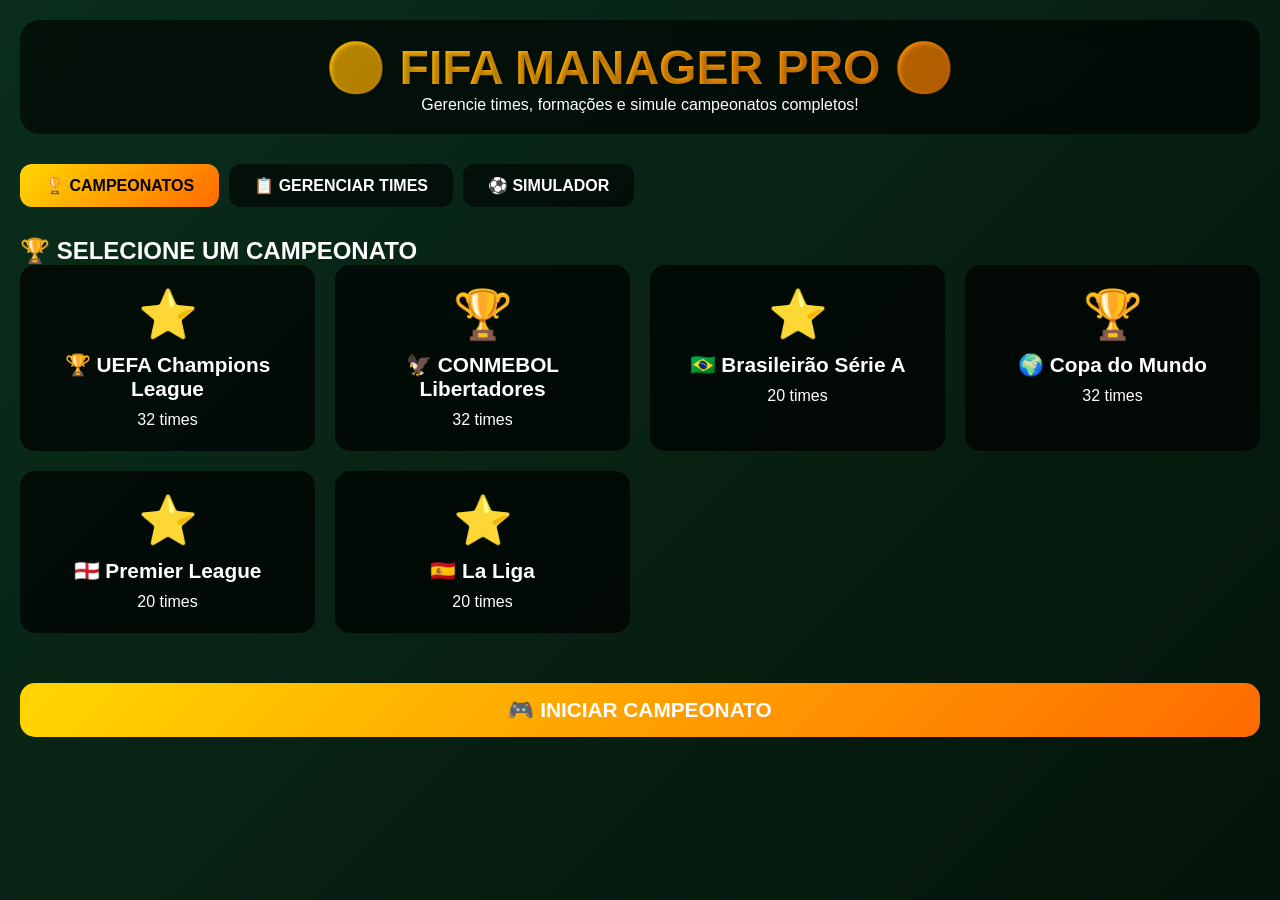
==== JogoNaRede/index.html @ 13912bdb "Add files via upload" ====
<!DOCTYPE html>
<html lang="pt-br">
<head>
    <meta charset="UTF-8">
    <meta name="viewport" content="width=device-width, initial-scale=1.0">
    <title>⚽ FIFA Manager - Simulador de Futebol Profissional</title>
    <style>
        * {
            margin: 0;
            padding: 0;
            box-sizing: border-box;
        }

        body {
            font-family: 'Segoe UI', Tahoma, Geneva, Verdana, sans-serif;
            background: linear-gradient(135deg, #0a2e1c 0%, #05140a 100%);
            min-height: 100vh;
            color: white;
            padding: 20px;
        }

        .container {
            max-width: 1400px;
            margin: 0 auto;
        }

        /* Header */
        .header {
            text-align: center;
            margin-bottom: 30px;
            padding: 20px;
            background: rgba(0,0,0,0.6);
            border-radius: 20px;
            backdrop-filter: blur(10px);
        }

        h1 {
            font-size: 3em;
            background: linear-gradient(135deg, gold, #ff6b00);
            -webkit-background-clip: text;
            background-clip: text;
            color: transparent;
            text-shadow: 2px 2px 4px rgba(0,0,0,0.3);
        }

        /* Tabs */
        .tabs {
            display: flex;
            gap: 10px;
            margin-bottom: 30px;
            flex-wrap: wrap;
        }

        .tab {
            background: rgba(0,0,0,0.6);
            padding: 12px 25px;
            border-radius: 12px;
            cursor: pointer;
            transition: all 0.3s;
            font-weight: bold;
        }

        .tab:hover {
            background: rgba(255,215,0,0.3);
            transform: translateY(-2px);
        }

        .tab.active {
            background: linear-gradient(135deg, gold, #ff6b00);
            color: #000;
        }

        .tab-content {
            display: none;
            animation: fadeIn 0.5s;
        }

        .tab-content.active {
            display: block;
        }

        @keyframes fadeIn {
            from { opacity: 0; transform: translateY(20px); }
            to { opacity: 1; transform: translateY(0); }
        }

        /* Seleção de Campeonatos */
        .championship-grid {
            display: grid;
            grid-template-columns: repeat(auto-fit, minmax(250px, 1fr));
            gap: 20px;
            margin-bottom: 30px;
        }

        .championship-card {
            background: rgba(0,0,0,0.7);
            border-radius: 15px;
            padding: 20px;
            cursor: pointer;
            transition: all 0.3s;
            border: 2px solid transparent;
        }

        .championship-card:hover {
            transform: translateY(-5px);
            border-color: gold;
        }

        .championship-card.selected {
            border-color: gold;
            background: rgba(255,215,0,0.2);
        }

        .championship-icon {
            font-size: 3em;
            text-align: center;
            margin-bottom: 10px;
        }

        .championship-name {
            font-size: 1.3em;
            font-weight: bold;
            text-align: center;
            margin-bottom: 10px;
        }

        /* Seleção de Times */
        .teams-container {
            display: grid;
            grid-template-columns: 1fr 1fr;
            gap: 30px;
            margin-bottom: 30px;
        }

        .team-card {
            background: rgba(0,0,0,0.7);
            border-radius: 20px;
            padding: 20px;
        }

        .team-header {
            display: flex;
            justify-content: space-between;
            align-items: center;
            margin-bottom: 20px;
            padding-bottom: 15px;
            border-bottom: 2px solid gold;
        }

        .team-name {
            font-size: 1.5em;
            font-weight: bold;
        }

        .team-select {
            width: 100%;
            padding: 10px;
            background: #2d2d2d;
            border: 1px solid gold;
            border-radius: 8px;
            color: white;
            font-size: 1em;
            cursor: pointer;
        }

        /* Formação Tática */
        .formation-control {
            margin: 20px 0;
            text-align: center;
        }

        .formation-select {
            padding: 8px 15px;
            background: #2d2d2d;
            border: 1px solid gold;
            border-radius: 8px;
            color: white;
            font-size: 1em;
            cursor: pointer;
        }

        /* Campo de Futebol */
        .field {
            background: linear-gradient(135deg, #2d5a2c 0%, #1a3a19 100%);
            border-radius: 20px;
            padding: 20px;
            margin: 20px 0;
            position: relative;
            min-height: 500px;
            border: 3px solid white;
        }

        .field::before {
            content: "";
            position: absolute;
            top: 50%;
            left: 0;
            right: 0;
            height: 2px;
            background: white;
            transform: translateY(-50%);
        }

        .field::after {
            content: "⚽";
            position: absolute;
            top: 50%;
            left: 50%;
            transform: translate(-50%, -50%);
            font-size: 2em;
            opacity: 0.3;
        }

        .positions {
            position: relative;
            min-height: 450px;
        }

        .player {
            position: absolute;
            background: rgba(0,0,0,0.8);
            border: 2px solid gold;
            border-radius: 50%;
            width: 70px;
            height: 70px;
            display: flex;
            flex-direction: column;
            align-items: center;
            justify-content: center;
            cursor: pointer;
            transition: all 0.3s;
            font-size: 0.8em;
            text-align: center;
            transform: translateX(-50%);
        }

        .player:hover {
            transform: translateX(-50%) scale(1.1);
            background: gold;
            color: black;
        }

        .player-number {
            font-weight: bold;
            font-size: 1.2em;
        }

        .player-name {
            font-size: 0.7em;
        }

        .player-rating {
            font-size: 0.6em;
            color: gold;
        }

        /* Lista de Jogadores */
        .players-list {
            margin-top: 20px;
            max-height: 300px;
            overflow-y: auto;
        }

        .player-item {
            background: rgba(255,255,255,0.1);
            padding: 10px;
            margin: 5px 0;
            border-radius: 8px;
            display: flex;
            justify-content: space-between;
            align-items: center;
            cursor: pointer;
        }

        .player-item:hover {
            background: rgba(255,215,0,0.3);
        }

        .player-edit {
            background: #4CAF50;
            border: none;
            color: white;
            padding: 5px 10px;
            border-radius: 5px;
            cursor: pointer;
        }

        /* Modal de Edição */
        .modal {
            display: none;
            position: fixed;
            top: 0;
            left: 0;
            width: 100%;
            height: 100%;
            background: rgba(0,0,0,0.8);
            z-index: 1000;
            justify-content: center;
            align-items: center;
        }

        .modal-content {
            background: #1a1a1a;
            border-radius: 20px;
            padding: 30px;
            max-width: 500px;
            width: 90%;
            border: 2px solid gold;
        }

        .modal input, .modal select {
            width: 100%;
            padding: 10px;
            margin: 10px 0;
            background: #2d2d2d;
            border: 1px solid gold;
            border-radius: 5px;
            color: white;
        }

        .simular-btn {
            width: 100%;
            padding: 15px;
            font-size: 1.3em;
            font-weight: bold;
            background: linear-gradient(135deg, gold, #ff6b00);
            border: none;
            border-radius: 15px;
            color: white;
            cursor: pointer;
            transition: transform 0.2s;
            margin-top: 20px;
        }

        .simular-btn:hover {
            transform: scale(1.02);
        }

        .result-area {
            background: rgba(0,0,0,0.7);
            border-radius: 20px;
            padding: 20px;
            margin-top: 30px;
        }

        .stat-badge {
            display: inline-block;
            padding: 5px 10px;
            background: rgba(0,0,0,0.5);
            border-radius: 10px;
            margin: 5px;
        }

        @media (max-width: 768px) {
            .teams-container {
                grid-template-columns: 1fr;
            }
            .player {
                width: 50px;
                height: 50px;
                font-size: 0.6em;
            }
        }
    </style>
</head>
<body>
<div class="container">
    <div class="header">
        <h1>⚽ FIFA MANAGER PRO ⚽</h1>
        <p>Gerencie times, formações e simule campeonatos completos!</p>
    </div>

    <div class="tabs">
        <div class="tab active" onclick="switchTab('championship')">🏆 CAMPEONATOS</div>
        <div class="tab" onclick="switchTab('teamManager')">📋 GERENCIAR TIMES</div>
        <div class="tab" onclick="switchTab('simulator')">⚽ SIMULADOR</div>
    </div>

    <!-- Aba de Campeonatos -->
    <div id="championship" class="tab-content active">
        <h2>🏆 SELECIONE UM CAMPEONATO</h2>
        <div class="championship-grid" id="championshipGrid"></div>
        
        <div id="championshipTeams" style="margin-top: 30px;"></div>
        
        <button class="simular-btn" onclick="iniciarCampeonato()">
            🎮 INICIAR CAMPEONATO
        </button>
    </div>

    <!-- Aba de Gerenciamento de Times -->
    <div id="teamManager" class="tab-content">
        <div class="teams-container">
            <div class="team-card" id="team1Card">
                <div class="team-header">
                    <span class="team-name">TIME DA CASA</span>
                    <select id="team1Select" class="team-select" onchange="carregarTime(1)"></select>
                </div>
                <div class="formation-control">
                    <label>📐 Formação Tática:</label>
                    <select id="formacao1" class="formation-select" onchange="mudarFormacao(1)">
                        <option value="4-4-2">4-4-2 (Tradicional)</option>
                        <option value="4-3-3">4-3-3 (Ofensivo)</option>
                        <option value="3-5-2">3-5-2 (Meio-campo)</option>
                        <option value="5-4-1">5-4-1 (Defensivo)</option>
                        <option value="4-2-3-1">4-2-3-1 (Equilíbrio)</option>
                    </select>
                </div>
                <div class="field" id="field1">
                    <div class="positions" id="positions1"></div>
                </div>
                <div class="players-list" id="playersList1"></div>
            </div>

            <div class="team-card" id="team2Card">
                <div class="team-header">
                    <span class="team-name">TIME VISITANTE</span>
                    <select id="team2Select" class="team-select" onchange="carregarTime(2)"></select>
                </div>
                <div class="formation-control">
                    <label>📐 Formação Tática:</label>
                    <select id="formacao2" class="formation-select" onchange="mudarFormacao(2)">
                        <option value="4-4-2">4-4-2 (Tradicional)</option>
                        <option value="4-3-3">4-3-3 (Ofensivo)</option>
                        <option value="3-5-2">3-5-2 (Meio-campo)</option>
                        <option value="5-4-1">5-4-1 (Defensivo)</option>
                        <option value="4-2-3-1">4-2-3-1 (Equilíbrio)</option>
                    </select>
                </div>
                <div class="field" id="field2">
                    <div class="positions" id="positions2"></div>
                </div>
                <div class="players-list" id="playersList2"></div>
            </div>
        </div>
    </div>

    <!-- Aba de Simulador -->
    <div id="simulator" class="tab-content">
        <div style="display: flex; justify-content: space-between; align-items: center; margin-bottom: 20px;">
            <h2>⚽ SIMULAR PARTIDA</h2>
            <div>
                <span class="stat-badge" id="team1Stats">Time 1: 0-0-0</span>
                <span class="stat-badge" id="team2Stats">Time 2: 0-0-0</span>
            </div>
        </div>
        
        <button class="simular-btn" onclick="simularPartida()">
            ⚽ SIMULAR PARTIDA ⚽
        </button>
        
        <div id="resultadoSimulacao" class="result-area" style="display:none;"></div>
    </div>
</div>

<!-- Modal de Edição de Jogador -->
<div id="editModal" class="modal">
    <div class="modal-content">
        <h3>✏️ Editar Jogador</h3>
        <input type="text" id="editNome" placeholder="Nome do Jogador">
        <select id="editPosicao">
            <option value="GOL">Goleiro (GOL)</option>
            <option value="ZAG">Zagueiro (ZAG)</option>
            <option value="LAT">Lateral (LAT)</option>
            <option value="VOL">Volante (VOL)</option>
            <option value="MEI">Meia (MEI)</option>
            <option value="ATA">Atacante (ATA)</option>
        </select>
        <input type="number" id="editOverall" min="50" max="99" placeholder="Overall (50-99)">
        <input type="number" id="editNumero" min="1" max="99" placeholder="Número da Camisa">
        <div style="display: flex; gap: 10px; margin-top: 20px;">
            <button onclick="salvarEdicao()" style="flex:1; background:#4CAF50; padding:10px; border:none; border-radius:5px; color:white; cursor:pointer;">💾 SALVAR</button>
            <button onclick="fecharModal()" style="flex:1; background:#f44336; padding:10px; border:none; border-radius:5px; color:white; cursor:pointer;">❌ CANCELAR</button>
        </div>
    </div>
</div>

<script>
// ==================== BANCO DE DADOS ====================
const campeonatos = {
    "champions": { nome: "🏆 UEFA Champions League", times: 32, icone: "⭐" },
    "libertadores": { nome: "🦅 CONMEBOL Libertadores", times: 32, icone: "🏆" },
    "brasileirao": { nome: "🇧🇷 Brasileirão Série A", times: 20, icone: "⭐" },
    "copa": { nome: "🌍 Copa do Mundo", times: 32, icone: "🏆" },
    "premier": { nome: "🏴󠁧󠁢󠁥󠁮󠁧󠁿 Premier League", times: 20, icone: "⭐" },
    "laliga": { nome: "🇪🇸 La Liga", times: 20, icone: "⭐" }
};

const timesDB = {
    "Brasil": { pais: "Brasil", forca: 95, tecnico: "Tite", jogadores: gerarJogadores(95) },
    "Argentina": { pais: "Argentina", forca: 93, tecnico: "Scaloni", jogadores: gerarJogadores(93) },
    "França": { pais: "França", forca: 92, tecnico: "Deschamps", jogadores: gerarJogadores(92) },
    "Alemanha": { pais: "Alemanha", forca: 89, tecnico: "Flick", jogadores: gerarJogadores(89) },
    "Inglaterra": { pais: "Inglaterra", forca: 88, tecnico: "Southgate", jogadores: gerarJogadores(88) },
    "Portugal": { pais: "Portugal", forca: 87, tecnico: "Santos", jogadores: gerarJogadores(87) },
    "Holanda": { pais: "Holanda", forca: 85, tecnico: "Van Gaal", jogadores: gerarJogadores(85) },
    "Espanha": { pais: "Espanha", forca: 86, tecnico: "Luis Enrique", jogadores: gerarJogadores(86) },
    "Itália": { pais: "Itália", forca: 84, tecnico: "Mancini", jogadores: gerarJogadores(84) },
    "Bélgica": { pais: "Bélgica", forca: 83, tecnico: "Martinez", jogadores: gerarJogadores(83) },
    "Flamengo": { pais: "Brasil", forca: 85, tecnico: "Dorival", jogadores: gerarJogadores(85) },
    "Palmeiras": { pais: "Brasil", forca: 84, tecnico: "Abel", jogadores: gerarJogadores(84) },
    "Real Madrid": { pais: "Espanha", forca: 94, tecnico: "Ancelotti", jogadores: gerarJogadores(94) },
    "Barcelona": { pais: "Espanha", forca: 91, tecnico: "Xavi", jogadores: gerarJogadores(91) },
    "Liverpool": { pais: "Inglaterra", forca: 90, tecnico: "Klopp", jogadores: gerarJogadores(90) },
    "Manchester City": { pais: "Inglaterra", forca: 93, tecnico: "Guardiola", jogadores: gerarJogadores(93) },
    "Bayern": { pais: "Alemanha", forca: 92, tecnico: "Tuchel", jogadores: gerarJogadores(92) },
    "PSG": { pais: "França", forca: 91, tecnico: "Galtier", jogadores: gerarJogadores(91) },
    "Milan": { pais: "Itália", forca: 86, tecnico: "Pioli", jogadores: gerarJogadores(86) },
    "Inter": { pais: "Itália", forca: 87, tecnico: "Inzaghi", jogadores: gerarJogadores(87) }
};

function gerarJogadores(forcaTime) {
    const nomes = ["Alisson", "Cafu", "Marcelo", "Thiago Silva", "Casemiro", "Modric", "Neymar", "Messi", "CR7", "Mbappé", 
                   "Haaland", "De Bruyne", "Salah", "Mane", "Lewandowski", "Kimmich", "Vinicius", "Rodrygo", "Richarlison", 
                   "Paquetá", "Fabinho", "Marquinhos", "Danilo", "Alex Sandro", "Ederson"];
    const posicoes = ["GOL", "LAT", "LAT", "ZAG", "VOL", "MEI", "ATA", "ATA", "ATA", "ATA", "ATA", "MEI", "ATA", "ATA", 
                      "ATA", "VOL", "ATA", "ATA", "ATA", "MEI", "VOL", "ZAG", "LAT", "LAT", "GOL"];
    const jogadores = [];
    
    for (let i = 0; i < 23; i++) {
        const variacao = Math.floor(Math.random() * 10) - 5;
        let overall = Math.min(99, Math.max(50, forcaTime + variacao));
        jogadores.push({
            id: i,
            nome: nomes[i % nomes.length] + " " + (i+1),
            posicao: posicoes[i % posicoes.length],
            overall: overall,
            numero: i + 1
        });
    }
    return jogadores;
}

// Posições no campo baseadas na formação
const posicoesCampo = {
    "4-4-2": {
        "GOL": { top: "85%", left: "50%" },
        "LAT": [{ top: "70%", left: "25%" }, { top: "70%", left: "75%" }],
        "ZAG": [{ top: "75%", left: "40%" }, { top: "75%", left: "60%" }],
        "VOL": [{ top: "55%", left: "50%" }],
        "MEI": [{ top: "40%", left: "30%" }, { top: "40%", left: "50%" }, { top: "40%", left: "70%" }],
        "ATA": [{ top: "15%", left: "35%" }, { top: "15%", left: "65%" }]
    },
    "4-3-3": {
        "GOL": { top: "85%", left: "50%" },
        "LAT": [{ top: "70%", left: "25%" }, { top: "70%", left: "75%" }],
        "ZAG": [{ top: "75%", left: "40%" }, { top: "75%", left: "60%" }],
        "MEI": [{ top: "50%", left: "30%" }, { top: "50%", left: "50%" }, { top: "50%", left: "70%" }],
        "ATA": [{ top: "15%", left: "25%" }, { top: "10%", left: "50%" }, { top: "15%", left: "75%" }]
    },
    "3-5-2": {
        "GOL": { top: "85%", left: "50%" },
        "ZAG": [{ top: "75%", left: "25%" }, { top: "75%", left: "50%" }, { top: "75%", left: "75%" }],
        "VOL": [{ top: "60%", left: "30%" }, { top: "60%", left: "70%" }],
        "MEI": [{ top: "40%", left: "25%" }, { top: "40%", left: "45%" }, { top: "40%", left: "65%" }, { top: "40%", left: "85%" }],
        "ATA": [{ top: "15%", left: "35%" }, { top: "15%", left: "65%" }]
    },
    "5-4-1": {
        "GOL": { top: "85%", left: "50%" },
        "LAT": [{ top: "70%", left: "20%" }, { top: "70%", left: "80%" }],
        "ZAG": [{ top: "75%", left: "35%" }, { top: "75%", left: "50%" }, { top: "75%", left: "65%" }],
        "MEI": [{ top: "50%", left: "30%" }, { top: "45%", left: "50%" }, { top: "50%", left: "70%" }],
        "ATA": [{ top: "15%", left: "50%" }]
    },
    "4-2-3-1": {
        "GOL": { top: "85%", left: "50%" },
        "LAT": [{ top: "70%", left: "25%" }, { top: "70%", left: "75%" }],
        "ZAG": [{ top: "75%", left: "40%" }, { top: "75%", left: "60%" }],
        "VOL": [{ top: "60%", left: "35%" }, { top: "60%", left: "65%" }],
        "MEI": [{ top: "40%", left: "30%" }, { top: "35%", left: "50%" }, { top: "40%", left: "70%" }],
        "ATA": [{ top: "15%", left: "50%" }]
    }
};

let timeSelecionado1 = "Brasil";
let timeSelecionado2 = "Argentina";
let currentEditTeam = null;
let currentEditPlayer = null;

// Inicialização
function init() {
    carregarSelectTimes();
    carregarCampeonatos();
    carregarTime(1);
    carregarTime(2);
}

function carregarSelectTimes() {
    const select1 = document.getElementById('team1Select');
    const select2 = document.getElementById('team2Select');
    
    select1.innerHTML = "";
    select2.innerHTML = "";
    
    Object.keys(timesDB).forEach(time => {
        const option1 = document.createElement('option');
        const option2 = document.createElement('option');
        option1.value = time;
        option1.textContent = `${time} (${timesDB[time].forca})`;
        option2.value = time;
        option2.textContent = `${time} (${timesDB[time].forca})`;
        select1.appendChild(option1);
        select2.appendChild(option2);
    });
    
    select1.value = timeSelecionado1;
    select2.value = timeSelecionado2;
}

function carregarCampeonatos() {
    const grid = document.getElementById('championshipGrid');
    grid.innerHTML = "";
    
    Object.entries(campeonatos).forEach(([key, camp]) => {
        const card = document.createElement('div');
        card.className = 'championship-card';
        card.onclick = () => selecionarCampeonato(key);
        card.innerHTML = `
            <div class="championship-icon">${camp.icone}</div>
            <div class="championship-name">${camp.nome}</div>
            <div style="text-align:center;">${camp.times} times</div>
        `;
        grid.appendChild(card);
    });
}

function selecionarCampeonato(campKey) {
    const camp = campeonatos[campKey];
    const container = document.getElementById('championshipTeams');
    container.innerHTML = `
        <h3>📋 Times participantes do ${camp.nome}</h3>
        <div style="display:grid; grid-template-columns:repeat(auto-fill, minmax(150px,1fr)); gap:10px; margin-top:15px;">
            ${Object.keys(timesDB).slice(0, camp.times).map(time => `
                <div style="background:rgba(255,215,0,0.2); padding:10px; border-radius:8px; text-align:center;">
                    ⚽ ${time}
                </div>
            `).join('')}
        </div>
    `;
}

function carregarTime(teamId) {
    const timeNome = teamId === 1 ? document.getElementById('team1Select').value : document.getElementById('team2Select').value;
    if (teamId === 1) timeSelecionado1 = timeNome;
    else timeSelecionado2 = timeNome;
    
    const time = timesDB[timeNome];
    const formacao = document.getElementById(`formacao${teamId}`).value;
    
    atualizarCampo(teamId, time, formacao);
    atualizarListaJogadores(teamId, time);
}

function atualizarCampo(teamId, time, formacao) {
    const positionsDiv = document.getElementById(`positions${teamId}`);
    positionsDiv.innerHTML = "";
    
    const config = posicoesCampo[formacao];
    if (!config) return;
    
    // Agrupar jogadores por posição
    const jogadoresPorPosicao = {};
    time.jogadores.forEach(jogador => {
        if (!jogadoresPorPosicao[jogador.posicao]) {
            jogadoresPorPosicao[jogador.posicao] = [];
        }
        jogadoresPorPosicao[jogador.posicao].push(jogador);
    });
    
    // Posicionar jogadores no campo
    for (const [posicao, positions] of Object.entries(config)) {
        const jogadores = jogadoresPorPosicao[posicao] || [];
        const posArray = Array.isArray(positions) ? positions : [positions];
        
        for (let i = 0; i < Math.min(jogadores.length, posArray.length); i++) {
            const jogador = jogadores[i];
            const pos = posArray[i];
            const playerDiv = document.createElement('div');
            playerDiv.className = 'player';
            playerDiv.style.top = pos.top;
            playerDiv.style.left = pos.left;
            playerDiv.onclick = () => abrirModalEdicao(teamId, jogador);
            playerDiv.innerHTML = `
                <div class="player-number">${jogador.numero}</div>
                <div class="player-name">${jogador.nome.split(' ')[0]}</div>
                <div class="player-rating">${jogador.overall}</div>
            `;
            positionsDiv.appendChild(playerDiv);
        }
    }
}

function atualizarListaJogadores(teamId, time) {
    const listDiv = document.getElementById(`playersList${teamId}`);
    listDiv.innerHTML = "<h4>📋 ELENCO</h4>";
    
    time.jogadores.forEach(jogador => {
        const playerItem = document.createElement('div');
        playerItem.className = 'player-item';
        playerItem.onclick = () => abrirModalEdicao(teamId, jogador);
        playerItem.innerHTML = `
            <div>
                <strong>${jogador.numero}</strong> - ${jogador.nome} 
                (${jogador.posicao}) - ${jogador.overall}
            </div>
            <button class="player-edit">✏️</button>
        `;
        listDiv.appendChild(playerItem);
    });
}

function mudarFormacao(teamId) {
    const timeNome = teamId === 1 ? document.getElementById('team1Select').value : document.getElementById('team2Select').value;
    const time = timesDB[timeNome];
    const formacao = document.getElementById(`formacao${teamId}`).value;
    atualizarCampo(teamId, time, formacao);
}

function abrirModalEdicao(teamId, jogador) {
    currentEditTeam = teamId;
    currentEditPlayer = jogador;
    
    document.getElementById('editNome').value = jogador.nome;
    document.getElementById('editPosicao').value = jogador.posicao;
    document.getElementById('editOverall').value = jogador.overall;
    document.getElementById('editNumero').value = jogador.numero;
    
    document.getElementById('editModal').style.display = 'flex';
}

function salvarEdicao() {
    if (currentEditPlayer) {
        currentEditPlayer.nome = document.getElementById('editNome').value;
        currentEditPlayer.posicao = document.getElementById('editPosicao').value;
        currentEditPlayer.overall = parseInt(document.getElementById('editOverall').value);
        currentEditPlayer.numero = parseInt(document.getElementById('editNumero').value);
        
        // Recarregar o time
        const timeNome = currentEditTeam === 1 ? document.getElementById('team1Select').value : document.getElementById('team2Select').value;
        const time = timesDB[timeNome];
        const formacao = document.getElementById(`formacao${currentEditTeam}`).value;
        
        atualizarCampo(currentEditTeam, time, formacao);
        atualizarListaJogadores(currentEditTeam, time);
        
        fecharModal();
    }
}

function fecharModal() {
    document.getElementById('editModal').style.display = 'none';
    currentEditPlayer = null;
}

function simularPartida() {
    const time1 = timesDB[timeSelecionado1];
    const time2 = timesDB[timeSelecionado2];
    
    // Calcular força baseada nos jogadores
    const forca1 = time1.forca + (Math.random() * 10 - 5);
    const forca2 = time2.forca + (Math.random() * 10 - 5);
    
    let gols1 = Math.floor(Math.random() * (forca1 / 20)) + Math.floor(Math.random() * 3);
    let gols2 = Math.floor(Math.random() * (forca2 / 20)) + Math.floor(Math.random() * 3);
    
    // Eventos do jogo
    const eventos = [];
    const cartoes1 = Math.floor(Math.random() * 4);
    const cartoes2 = Math.floor(Math.random() * 4);
    
    if (cartoes1 > 0) eventos.push(`🟨 ${cartoes1} cartões amarelos para ${timeSelecionado1}`);
    if (cartoes2 > 0) eventos.push(`🟨 ${cartoes2} cartões amarelos para ${timeSelecionado2}`);
    
    const resultado = `
        <div style="text-align:center;">
            <h2>⚽ RESULTADO FINAL ⚽</h2>
            <div style="font-size: 4em; margin: 20px;">
                ${gols1} : ${gols2}
            </div>
            <div style="display: flex; justify-content: space-between; gap: 20px;">
                <div style="flex:1; padding:20px; background:rgba(255,255,255,0.1); border-radius:15px;">
                    <h3>${timeSelecionado1}</h3>
                    <p>⭐ Força: ${time1.forca}</p>
                    <p>🎯 Finalizações: ${Math.floor(Math.random() * 15) + 5}</p>
                </div>
                <div style="flex:1; padding:20px; background:rgba(255,255,255,0.1); border-radius:15px;">
                    <h3>${timeSelecionado2}</h3>
                    <p>⭐ Força: ${time2.forca}</p>
                    <p>🎯 Finalizações: ${Math.floor(Math.random() * 15) + 5}</p>
                </div>
            </div>
            <div style="margin-top: 20px;">
                ${eventos.map(e => `<p>${e}</p>`).join('')}
            </div>
            <div style="margin-top: 20px; font-size: 1.5em;">
                ${gols1 > gols2 ? `🏆 VENCEDOR: ${timeSelecionado1}! 🏆` : gols2 > gols1 ? `🏆 VENCEDOR: ${timeSelecionado2}! 🏆` : "🤝 EMPATE! 🤝"}
            </div>
        </div>
    `;
    
    document.getElementById('resultadoSimulacao').innerHTML = resultado;
    document.getElementById('resultadoSimulacao').style.display = 'block';
    
    // Scroll para o resultado
    document.getElementById('resultadoSimulacao').scrollIntoView({ behavior: 'smooth' });
}

function iniciarCampeonato() {
    alert("🏆 Campeonato iniciado! Use a aba SIMULADOR para jogar as partidas.\nOs resultados serão registrados automaticamente!");
}

function switchTab(tabId) {
    document.querySelectorAll('.tab-content').forEach(tab => {
        tab.classList.remove('active');
    });
    document.querySelectorAll('.tab').forEach(tab => {
        tab.classList.remove('active');
    });
    
    document.getElementById(tabId).classList.add('active');
    event.target.classList.add('active');
}

// Iniciar aplicação
init();
</script>
</body>
</html>
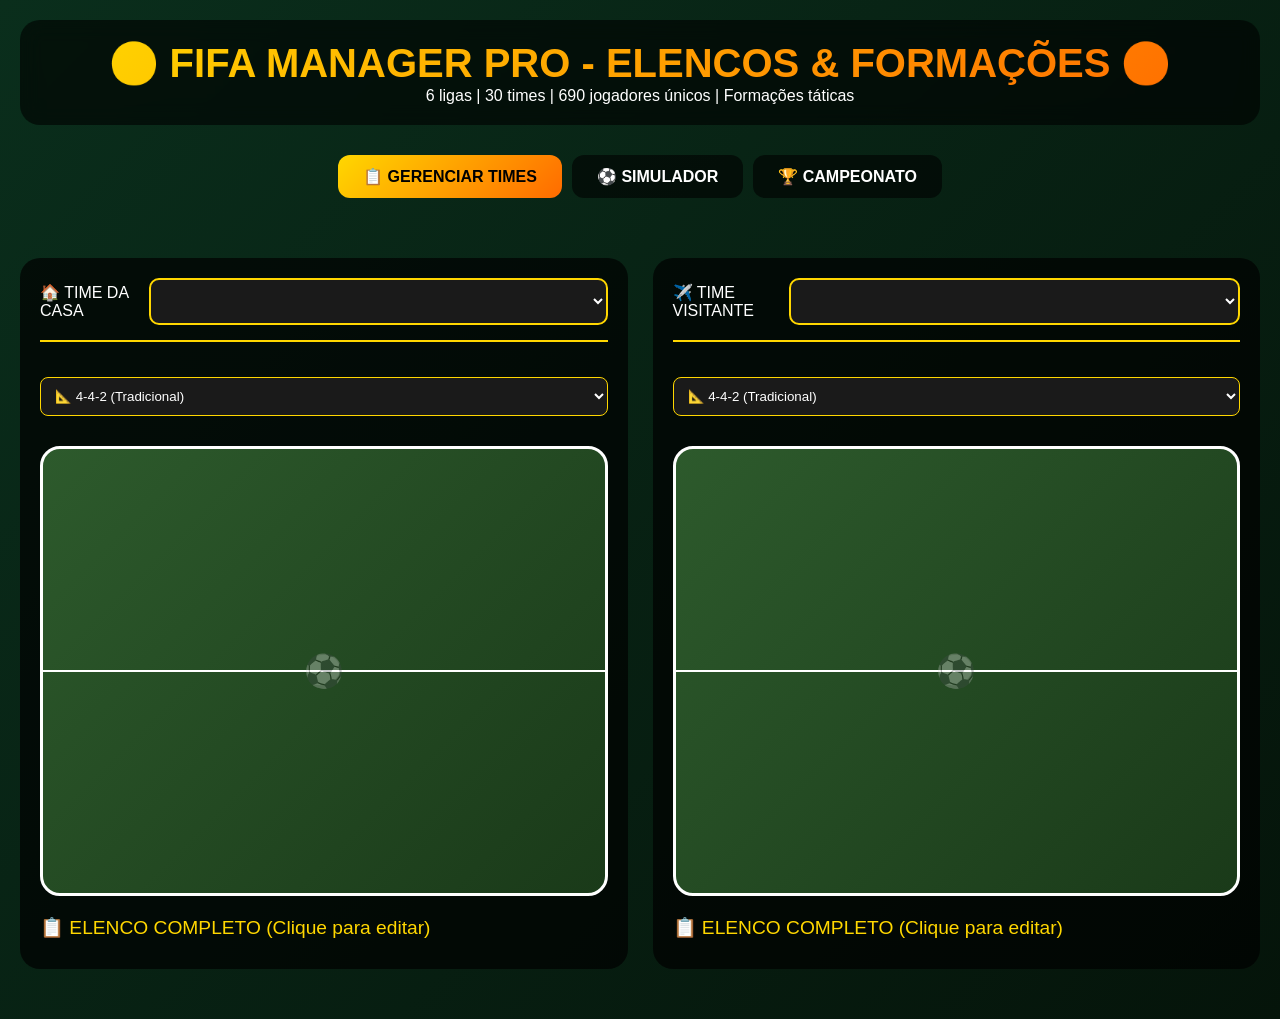
==== commit 33b66367: "Add files via upload" ====
--- a/JogoNaRede/index.html
+++ b/JogoNaRede/index.html
@@ -3,461 +3,103 @@
 <head>
     <meta charset="UTF-8">
     <meta name="viewport" content="width=device-width, initial-scale=1.0">
-    <title>⚽ FIFA Manager - Simulador de Futebol Profissional</title>
-    <style>
-        * {
-            margin: 0;
-            padding: 0;
-            box-sizing: border-box;
-        }
-
-        body {
-            font-family: 'Segoe UI', Tahoma, Geneva, Verdana, sans-serif;
-            background: linear-gradient(135deg, #0a2e1c 0%, #05140a 100%);
-            min-height: 100vh;
-            color: white;
-            padding: 20px;
-        }
-
-        .container {
-            max-width: 1400px;
-            margin: 0 auto;
-        }
-
-        /* Header */
-        .header {
-            text-align: center;
-            margin-bottom: 30px;
-            padding: 20px;
-            background: rgba(0,0,0,0.6);
-            border-radius: 20px;
-            backdrop-filter: blur(10px);
-        }
-
-        h1 {
-            font-size: 3em;
-            background: linear-gradient(135deg, gold, #ff6b00);
-            -webkit-background-clip: text;
-            background-clip: text;
-            color: transparent;
-            text-shadow: 2px 2px 4px rgba(0,0,0,0.3);
-        }
-
-        /* Tabs */
-        .tabs {
-            display: flex;
-            gap: 10px;
-            margin-bottom: 30px;
-            flex-wrap: wrap;
-        }
-
-        .tab {
-            background: rgba(0,0,0,0.6);
-            padding: 12px 25px;
-            border-radius: 12px;
-            cursor: pointer;
-            transition: all 0.3s;
-            font-weight: bold;
-        }
-
-        .tab:hover {
-            background: rgba(255,215,0,0.3);
-            transform: translateY(-2px);
-        }
-
-        .tab.active {
-            background: linear-gradient(135deg, gold, #ff6b00);
-            color: #000;
-        }
-
-        .tab-content {
-            display: none;
-            animation: fadeIn 0.5s;
-        }
-
-        .tab-content.active {
-            display: block;
-        }
-
-        @keyframes fadeIn {
-            from { opacity: 0; transform: translateY(20px); }
-            to { opacity: 1; transform: translateY(0); }
-        }
-
-        /* Seleção de Campeonatos */
-        .championship-grid {
-            display: grid;
-            grid-template-columns: repeat(auto-fit, minmax(250px, 1fr));
-            gap: 20px;
-            margin-bottom: 30px;
-        }
-
-        .championship-card {
-            background: rgba(0,0,0,0.7);
-            border-radius: 15px;
-            padding: 20px;
-            cursor: pointer;
-            transition: all 0.3s;
-            border: 2px solid transparent;
-        }
-
-        .championship-card:hover {
-            transform: translateY(-5px);
-            border-color: gold;
-        }
-
-        .championship-card.selected {
-            border-color: gold;
-            background: rgba(255,215,0,0.2);
-        }
-
-        .championship-icon {
-            font-size: 3em;
-            text-align: center;
-            margin-bottom: 10px;
-        }
-
-        .championship-name {
-            font-size: 1.3em;
-            font-weight: bold;
-            text-align: center;
-            margin-bottom: 10px;
-        }
-
-        /* Seleção de Times */
-        .teams-container {
-            display: grid;
-            grid-template-columns: 1fr 1fr;
-            gap: 30px;
-            margin-bottom: 30px;
-        }
-
-        .team-card {
-            background: rgba(0,0,0,0.7);
-            border-radius: 20px;
-            padding: 20px;
-        }
-
-        .team-header {
-            display: flex;
-            justify-content: space-between;
-            align-items: center;
-            margin-bottom: 20px;
-            padding-bottom: 15px;
-            border-bottom: 2px solid gold;
-        }
-
-        .team-name {
-            font-size: 1.5em;
-            font-weight: bold;
-        }
-
-        .team-select {
-            width: 100%;
-            padding: 10px;
-            background: #2d2d2d;
-            border: 1px solid gold;
-            border-radius: 8px;
-            color: white;
-            font-size: 1em;
-            cursor: pointer;
-        }
-
-        /* Formação Tática */
-        .formation-control {
-            margin: 20px 0;
-            text-align: center;
-        }
-
-        .formation-select {
-            padding: 8px 15px;
-            background: #2d2d2d;
-            border: 1px solid gold;
-            border-radius: 8px;
-            color: white;
-            font-size: 1em;
-            cursor: pointer;
-        }
-
-        /* Campo de Futebol */
-        .field {
-            background: linear-gradient(135deg, #2d5a2c 0%, #1a3a19 100%);
-            border-radius: 20px;
-            padding: 20px;
-            margin: 20px 0;
-            position: relative;
-            min-height: 500px;
-            border: 3px solid white;
-        }
-
-        .field::before {
-            content: "";
-            position: absolute;
-            top: 50%;
-            left: 0;
-            right: 0;
-            height: 2px;
-            background: white;
-            transform: translateY(-50%);
-        }
-
-        .field::after {
-            content: "⚽";
-            position: absolute;
-            top: 50%;
-            left: 50%;
-            transform: translate(-50%, -50%);
-            font-size: 2em;
-            opacity: 0.3;
-        }
-
-        .positions {
-            position: relative;
-            min-height: 450px;
-        }
-
-        .player {
-            position: absolute;
-            background: rgba(0,0,0,0.8);
-            border: 2px solid gold;
-            border-radius: 50%;
-            width: 70px;
-            height: 70px;
-            display: flex;
-            flex-direction: column;
-            align-items: center;
-            justify-content: center;
-            cursor: pointer;
-            transition: all 0.3s;
-            font-size: 0.8em;
-            text-align: center;
-            transform: translateX(-50%);
-        }
-
-        .player:hover {
-            transform: translateX(-50%) scale(1.1);
-            background: gold;
-            color: black;
-        }
-
-        .player-number {
-            font-weight: bold;
-            font-size: 1.2em;
-        }
-
-        .player-name {
-            font-size: 0.7em;
-        }
-
-        .player-rating {
-            font-size: 0.6em;
-            color: gold;
-        }
-
-        /* Lista de Jogadores */
-        .players-list {
-            margin-top: 20px;
-            max-height: 300px;
-            overflow-y: auto;
-        }
-
-        .player-item {
-            background: rgba(255,255,255,0.1);
-            padding: 10px;
-            margin: 5px 0;
-            border-radius: 8px;
-            display: flex;
-            justify-content: space-between;
-            align-items: center;
-            cursor: pointer;
-        }
-
-        .player-item:hover {
-            background: rgba(255,215,0,0.3);
-        }
-
-        .player-edit {
-            background: #4CAF50;
-            border: none;
-            color: white;
-            padding: 5px 10px;
-            border-radius: 5px;
-            cursor: pointer;
-        }
-
-        /* Modal de Edição */
-        .modal {
-            display: none;
-            position: fixed;
-            top: 0;
-            left: 0;
-            width: 100%;
-            height: 100%;
-            background: rgba(0,0,0,0.8);
-            z-index: 1000;
-            justify-content: center;
-            align-items: center;
-        }
-
-        .modal-content {
-            background: #1a1a1a;
-            border-radius: 20px;
-            padding: 30px;
-            max-width: 500px;
-            width: 90%;
-            border: 2px solid gold;
-        }
-
-        .modal input, .modal select {
-            width: 100%;
-            padding: 10px;
-            margin: 10px 0;
-            background: #2d2d2d;
-            border: 1px solid gold;
-            border-radius: 5px;
-            color: white;
-        }
-
-        .simular-btn {
-            width: 100%;
-            padding: 15px;
-            font-size: 1.3em;
-            font-weight: bold;
-            background: linear-gradient(135deg, gold, #ff6b00);
-            border: none;
-            border-radius: 15px;
-            color: white;
-            cursor: pointer;
-            transition: transform 0.2s;
-            margin-top: 20px;
-        }
-
-        .simular-btn:hover {
-            transform: scale(1.02);
-        }
-
-        .result-area {
-            background: rgba(0,0,0,0.7);
-            border-radius: 20px;
-            padding: 20px;
-            margin-top: 30px;
-        }
-
-        .stat-badge {
-            display: inline-block;
-            padding: 5px 10px;
-            background: rgba(0,0,0,0.5);
-            border-radius: 10px;
-            margin: 5px;
-        }
-
-        @media (max-width: 768px) {
-            .teams-container {
-                grid-template-columns: 1fr;
-            }
-            .player {
-                width: 50px;
-                height: 50px;
-                font-size: 0.6em;
-            }
-        }
-    </style>
+    <title>⚽ FIFA MANAGER - Elencos e Formações ⚽</title>
+    <link rel="stylesheet" href="style.css">
 </head>
 <body>
 <div class="container">
     <div class="header">
-        <h1>⚽ FIFA MANAGER PRO ⚽</h1>
-        <p>Gerencie times, formações e simule campeonatos completos!</p>
+        <h1>⚽ FIFA MANAGER PRO - ELENCOS & FORMAÇÕES ⚽</h1>
+        <p>6 ligas | 30 times | 690 jogadores únicos | Formações táticas</p>
     </div>
 
-    <div class="tabs">
-        <div class="tab active" onclick="switchTab('championship')">🏆 CAMPEONATOS</div>
-        <div class="tab" onclick="switchTab('teamManager')">📋 GERENCIAR TIMES</div>
-        <div class="tab" onclick="switchTab('simulator')">⚽ SIMULADOR</div>
+    <div class="nav-tabs">
+        <div class="nav-tab active" onclick="switchTab('manager', event)">📋 GERENCIAR TIMES</div>
+        <div class="nav-tab" onclick="switchTab('simulator', event)">⚽ SIMULADOR</div>
+        <div class="nav-tab" onclick="switchTab('league', event)">🏆 CAMPEONATO</div>
     </div>
 
-    <!-- Aba de Campeonatos -->
-    <div id="championship" class="tab-content active">
-        <h2>🏆 SELECIONE UM CAMPEONATO</h2>
-        <div class="championship-grid" id="championshipGrid"></div>
+    <!-- Aba Gerenciar Times -->
+    <div id="manager" class="tab-content active">
+        <div class="league-grid" id="leagueGrid"></div>
         
-        <div id="championshipTeams" style="margin-top: 30px;"></div>
-        
-        <button class="simular-btn" onclick="iniciarCampeonato()">
-            🎮 INICIAR CAMPEONATO
-        </button>
-    </div>
-
-    <!-- Aba de Gerenciamento de Times -->
-    <div id="teamManager" class="tab-content">
-        <div class="teams-container">
-            <div class="team-card" id="team1Card">
+        <div class="teams-panel">
+            <div class="team-container">
                 <div class="team-header">
-                    <span class="team-name">TIME DA CASA</span>
-                    <select id="team1Select" class="team-select" onchange="carregarTime(1)"></select>
+                    <span>🏠 TIME DA CASA</span>
+                    <select id="team1Select" class="team-select" onchange="carregarTimeCompleto(1)"></select>
                 </div>
-                <div class="formation-control">
-                    <label>📐 Formação Tática:</label>
-                    <select id="formacao1" class="formation-select" onchange="mudarFormacao(1)">
-                        <option value="4-4-2">4-4-2 (Tradicional)</option>
-                        <option value="4-3-3">4-3-3 (Ofensivo)</option>
-                        <option value="3-5-2">3-5-2 (Meio-campo)</option>
-                        <option value="5-4-1">5-4-1 (Defensivo)</option>
-                        <option value="4-2-3-1">4-2-3-1 (Equilíbrio)</option>
-                    </select>
+                <select id="formacao1" class="formation-select" onchange="atualizarFormacao(1)">
+                    <option value="4-4-2">📐 4-4-2 (Tradicional)</option>
+                    <option value="4-3-3">📐 4-3-3 (Ofensivo)</option>
+                    <option value="3-5-2">📐 3-5-2 (Meio-campo)</option>
+                    <option value="5-4-1">📐 5-4-1 (Defensivo)</option>
+                    <option value="4-2-3-1">📐 4-2-3-1 (Equilíbrio)</option>
+                </select>
+                <div class="field">
+                    <div class="positions-container" id="field1"></div>
                 </div>
-                <div class="field" id="field1">
-                    <div class="positions" id="positions1"></div>
+                <div class="players-section">
+                    <div class="players-title">📋 ELENCO COMPLETO (Clique para editar)</div>
+                    <div class="players-grid" id="elenco1"></div>
                 </div>
-                <div class="players-list" id="playersList1"></div>
             </div>
 
-            <div class="team-card" id="team2Card">
+            <div class="team-container">
                 <div class="team-header">
-                    <span class="team-name">TIME VISITANTE</span>
-                    <select id="team2Select" class="team-select" onchange="carregarTime(2)"></select>
+                    <span>✈️ TIME VISITANTE</span>
+                    <select id="team2Select" class="team-select" onchange="carregarTimeCompleto(2)"></select>
                 </div>
-                <div class="formation-control">
-                    <label>📐 Formação Tática:</label>
-                    <select id="formacao2" class="formation-select" onchange="mudarFormacao(2)">
-                        <option value="4-4-2">4-4-2 (Tradicional)</option>
-                        <option value="4-3-3">4-3-3 (Ofensivo)</option>
-                        <option value="3-5-2">3-5-2 (Meio-campo)</option>
-                        <option value="5-4-1">5-4-1 (Defensivo)</option>
-                        <option value="4-2-3-1">4-2-3-1 (Equilíbrio)</option>
-                    </select>
+                <select id="formacao2" class="formation-select" onchange="atualizarFormacao(2)">
+                    <option value="4-4-2">📐 4-4-2 (Tradicional)</option>
+                    <option value="4-3-3">📐 4-3-3 (Ofensivo)</option>
+                    <option value="3-5-2">📐 3-5-2 (Meio-campo)</option>
+                    <option value="5-4-1">📐 5-4-1 (Defensivo)</option>
+                    <option value="4-2-3-1">📐 4-2-3-1 (Equilíbrio)</option>
+                </select>
+                <div class="field">
+                    <div class="positions-container" id="field2"></div>
                 </div>
-                <div class="field" id="field2">
-                    <div class="positions" id="positions2"></div>
+                <div class="players-section">
+                    <div class="players-title">📋 ELENCO COMPLETO (Clique para editar)</div>
+                    <div class="players-grid" id="elenco2"></div>
                 </div>
-                <div class="players-list" id="playersList2"></div>
             </div>
         </div>
     </div>
 
-    <!-- Aba de Simulador -->
+    <!-- Aba Simulador -->
     <div id="simulator" class="tab-content">
-        <div style="display: flex; justify-content: space-between; align-items: center; margin-bottom: 20px;">
-            <h2>⚽ SIMULAR PARTIDA</h2>
-            <div>
-                <span class="stat-badge" id="team1Stats">Time 1: 0-0-0</span>
-                <span class="stat-badge" id="team2Stats">Time 2: 0-0-0</span>
+        <div class="teams-panel">
+            <div class="team-container" style="text-align: center;">
+                <h2 id="simTime1Nome">Time da Casa</h2>
+                <div id="simTime1Info" style="margin-top: 10px;"></div>
+            </div>
+            <div class="team-container" style="text-align: center;">
+                <h2 id="simTime2Nome">Time Visitante</h2>
+                <div id="simTime2Info" style="margin-top: 10px;"></div>
             </div>
         </div>
-        
-        <button class="simular-btn" onclick="simularPartida()">
-            ⚽ SIMULAR PARTIDA ⚽
-        </button>
-        
-        <div id="resultadoSimulacao" class="result-area" style="display:none;"></div>
+        <button class="simulate-btn" onclick="simularPartida()">⚽ SIMULAR PARTIDA ⚽</button>
+        <div id="resultadoSim" class="result-area" style="display:none;"></div>
+    </div>
+
+    <!-- Aba Campeonato -->
+    <div id="league" class="tab-content">
+        <h2>🏆 TABELA DO CAMPEONATO</h2>
+        <div style="margin: 20px 0;">
+            <button class="simulate-btn" style="width: auto; padding: 10px 20px; display: inline-block; margin-right: 10px;" onclick="simularCampeonato()">🎮 Simular Campeonato</button>
+            <button class="simulate-btn" style="width: auto; padding: 10px 20px; display: inline-block; background: #4a4a4a;" onclick="resetarCampeonato()">🔄 Resetar</button>
+        </div>
+        <div class="tabela" id="tabelaCampeonato"></div>
     </div>
 </div>
 
-<!-- Modal de Edição de Jogador -->
+<!-- Modal Edição -->
 <div id="editModal" class="modal">
     <div class="modal-content">
-        <h3>✏️ Editar Jogador</h3>
-        <input type="text" id="editNome" placeholder="Nome do Jogador">
+        <h3>✏️ EDITAR JOGADOR</h3>
+        <input type="text" id="editNome" placeholder="Nome">
         <select id="editPosicao">
             <option value="GOL">Goleiro (GOL)</option>
             <option value="ZAG">Zagueiro (ZAG)</option>
@@ -467,7 +109,7 @@
             <option value="ATA">Atacante (ATA)</option>
         </select>
         <input type="number" id="editOverall" min="50" max="99" placeholder="Overall (50-99)">
-        <input type="number" id="editNumero" min="1" max="99" placeholder="Número da Camisa">
+        <input type="number" id="editNumero" min="1" max="99" placeholder="Número">
         <div style="display: flex; gap: 10px; margin-top: 20px;">
             <button onclick="salvarEdicao()" style="flex:1; background:#4CAF50; padding:10px; border:none; border-radius:5px; color:white; cursor:pointer;">💾 SALVAR</button>
             <button onclick="fecharModal()" style="flex:1; background:#f44336; padding:10px; border:none; border-radius:5px; color:white; cursor:pointer;">❌ CANCELAR</button>
@@ -475,354 +117,7 @@
     </div>
 </div>
 
-<script>
-// ==================== BANCO DE DADOS ====================
-const campeonatos = {
-    "champions": { nome: "🏆 UEFA Champions League", times: 32, icone: "⭐" },
-    "libertadores": { nome: "🦅 CONMEBOL Libertadores", times: 32, icone: "🏆" },
-    "brasileirao": { nome: "🇧🇷 Brasileirão Série A", times: 20, icone: "⭐" },
-    "copa": { nome: "🌍 Copa do Mundo", times: 32, icone: "🏆" },
-    "premier": { nome: "🏴󠁧󠁢󠁥󠁮󠁧󠁿 Premier League", times: 20, icone: "⭐" },
-    "laliga": { nome: "🇪🇸 La Liga", times: 20, icone: "⭐" }
-};
-
-const timesDB = {
-    "Brasil": { pais: "Brasil", forca: 95, tecnico: "Tite", jogadores: gerarJogadores(95) },
-    "Argentina": { pais: "Argentina", forca: 93, tecnico: "Scaloni", jogadores: gerarJogadores(93) },
-    "França": { pais: "França", forca: 92, tecnico: "Deschamps", jogadores: gerarJogadores(92) },
-    "Alemanha": { pais: "Alemanha", forca: 89, tecnico: "Flick", jogadores: gerarJogadores(89) },
-    "Inglaterra": { pais: "Inglaterra", forca: 88, tecnico: "Southgate", jogadores: gerarJogadores(88) },
-    "Portugal": { pais: "Portugal", forca: 87, tecnico: "Santos", jogadores: gerarJogadores(87) },
-    "Holanda": { pais: "Holanda", forca: 85, tecnico: "Van Gaal", jogadores: gerarJogadores(85) },
-    "Espanha": { pais: "Espanha", forca: 86, tecnico: "Luis Enrique", jogadores: gerarJogadores(86) },
-    "Itália": { pais: "Itália", forca: 84, tecnico: "Mancini", jogadores: gerarJogadores(84) },
-    "Bélgica": { pais: "Bélgica", forca: 83, tecnico: "Martinez", jogadores: gerarJogadores(83) },
-    "Flamengo": { pais: "Brasil", forca: 85, tecnico: "Dorival", jogadores: gerarJogadores(85) },
-    "Palmeiras": { pais: "Brasil", forca: 84, tecnico: "Abel", jogadores: gerarJogadores(84) },
-    "Real Madrid": { pais: "Espanha", forca: 94, tecnico: "Ancelotti", jogadores: gerarJogadores(94) },
-    "Barcelona": { pais: "Espanha", forca: 91, tecnico: "Xavi", jogadores: gerarJogadores(91) },
-    "Liverpool": { pais: "Inglaterra", forca: 90, tecnico: "Klopp", jogadores: gerarJogadores(90) },
-    "Manchester City": { pais: "Inglaterra", forca: 93, tecnico: "Guardiola", jogadores: gerarJogadores(93) },
-    "Bayern": { pais: "Alemanha", forca: 92, tecnico: "Tuchel", jogadores: gerarJogadores(92) },
-    "PSG": { pais: "França", forca: 91, tecnico: "Galtier", jogadores: gerarJogadores(91) },
-    "Milan": { pais: "Itália", forca: 86, tecnico: "Pioli", jogadores: gerarJogadores(86) },
-    "Inter": { pais: "Itália", forca: 87, tecnico: "Inzaghi", jogadores: gerarJogadores(87) }
-};
-
-function gerarJogadores(forcaTime) {
-    const nomes = ["Alisson", "Cafu", "Marcelo", "Thiago Silva", "Casemiro", "Modric", "Neymar", "Messi", "CR7", "Mbappé", 
-                   "Haaland", "De Bruyne", "Salah", "Mane", "Lewandowski", "Kimmich", "Vinicius", "Rodrygo", "Richarlison", 
-                   "Paquetá", "Fabinho", "Marquinhos", "Danilo", "Alex Sandro", "Ederson"];
-    const posicoes = ["GOL", "LAT", "LAT", "ZAG", "VOL", "MEI", "ATA", "ATA", "ATA", "ATA", "ATA", "MEI", "ATA", "ATA", 
-                      "ATA", "VOL", "ATA", "ATA", "ATA", "MEI", "VOL", "ZAG", "LAT", "LAT", "GOL"];
-    const jogadores = [];
-    
-    for (let i = 0; i < 23; i++) {
-        const variacao = Math.floor(Math.random() * 10) - 5;
-        let overall = Math.min(99, Math.max(50, forcaTime + variacao));
-        jogadores.push({
-            id: i,
-            nome: nomes[i % nomes.length] + " " + (i+1),
-            posicao: posicoes[i % posicoes.length],
-            overall: overall,
-            numero: i + 1
-        });
-    }
-    return jogadores;
-}
-
-// Posições no campo baseadas na formação
-const posicoesCampo = {
-    "4-4-2": {
-        "GOL": { top: "85%", left: "50%" },
-        "LAT": [{ top: "70%", left: "25%" }, { top: "70%", left: "75%" }],
-        "ZAG": [{ top: "75%", left: "40%" }, { top: "75%", left: "60%" }],
-        "VOL": [{ top: "55%", left: "50%" }],
-        "MEI": [{ top: "40%", left: "30%" }, { top: "40%", left: "50%" }, { top: "40%", left: "70%" }],
-        "ATA": [{ top: "15%", left: "35%" }, { top: "15%", left: "65%" }]
-    },
-    "4-3-3": {
-        "GOL": { top: "85%", left: "50%" },
-        "LAT": [{ top: "70%", left: "25%" }, { top: "70%", left: "75%" }],
-        "ZAG": [{ top: "75%", left: "40%" }, { top: "75%", left: "60%" }],
-        "MEI": [{ top: "50%", left: "30%" }, { top: "50%", left: "50%" }, { top: "50%", left: "70%" }],
-        "ATA": [{ top: "15%", left: "25%" }, { top: "10%", left: "50%" }, { top: "15%", left: "75%" }]
-    },
-    "3-5-2": {
-        "GOL": { top: "85%", left: "50%" },
-        "ZAG": [{ top: "75%", left: "25%" }, { top: "75%", left: "50%" }, { top: "75%", left: "75%" }],
-        "VOL": [{ top: "60%", left: "30%" }, { top: "60%", left: "70%" }],
-        "MEI": [{ top: "40%", left: "25%" }, { top: "40%", left: "45%" }, { top: "40%", left: "65%" }, { top: "40%", left: "85%" }],
-        "ATA": [{ top: "15%", left: "35%" }, { top: "15%", left: "65%" }]
-    },
-    "5-4-1": {
-        "GOL": { top: "85%", left: "50%" },
-        "LAT": [{ top: "70%", left: "20%" }, { top: "70%", left: "80%" }],
-        "ZAG": [{ top: "75%", left: "35%" }, { top: "75%", left: "50%" }, { top: "75%", left: "65%" }],
-        "MEI": [{ top: "50%", left: "30%" }, { top: "45%", left: "50%" }, { top: "50%", left: "70%" }],
-        "ATA": [{ top: "15%", left: "50%" }]
-    },
-    "4-2-3-1": {
-        "GOL": { top: "85%", left: "50%" },
-        "LAT": [{ top: "70%", left: "25%" }, { top: "70%", left: "75%" }],
-        "ZAG": [{ top: "75%", left: "40%" }, { top: "75%", left: "60%" }],
-        "VOL": [{ top: "60%", left: "35%" }, { top: "60%", left: "65%" }],
-        "MEI": [{ top: "40%", left: "30%" }, { top: "35%", left: "50%" }, { top: "40%", left: "70%" }],
-        "ATA": [{ top: "15%", left: "50%" }]
-    }
-};
-
-let timeSelecionado1 = "Brasil";
-let timeSelecionado2 = "Argentina";
-let currentEditTeam = null;
-let currentEditPlayer = null;
-
-// Inicialização
-function init() {
-    carregarSelectTimes();
-    carregarCampeonatos();
-    carregarTime(1);
-    carregarTime(2);
-}
-
-function carregarSelectTimes() {
-    const select1 = document.getElementById('team1Select');
-    const select2 = document.getElementById('team2Select');
-    
-    select1.innerHTML = "";
-    select2.innerHTML = "";
-    
-    Object.keys(timesDB).forEach(time => {
-        const option1 = document.createElement('option');
-        const option2 = document.createElement('option');
-        option1.value = time;
-        option1.textContent = `${time} (${timesDB[time].forca})`;
-        option2.value = time;
-        option2.textContent = `${time} (${timesDB[time].forca})`;
-        select1.appendChild(option1);
-        select2.appendChild(option2);
-    });
-    
-    select1.value = timeSelecionado1;
-    select2.value = timeSelecionado2;
-}
-
-function carregarCampeonatos() {
-    const grid = document.getElementById('championshipGrid');
-    grid.innerHTML = "";
-    
-    Object.entries(campeonatos).forEach(([key, camp]) => {
-        const card = document.createElement('div');
-        card.className = 'championship-card';
-        card.onclick = () => selecionarCampeonato(key);
-        card.innerHTML = `
-            <div class="championship-icon">${camp.icone}</div>
-            <div class="championship-name">${camp.nome}</div>
-            <div style="text-align:center;">${camp.times} times</div>
-        `;
-        grid.appendChild(card);
-    });
-}
-
-function selecionarCampeonato(campKey) {
-    const camp = campeonatos[campKey];
-    const container = document.getElementById('championshipTeams');
-    container.innerHTML = `
-        <h3>📋 Times participantes do ${camp.nome}</h3>
-        <div style="display:grid; grid-template-columns:repeat(auto-fill, minmax(150px,1fr)); gap:10px; margin-top:15px;">
-            ${Object.keys(timesDB).slice(0, camp.times).map(time => `
-                <div style="background:rgba(255,215,0,0.2); padding:10px; border-radius:8px; text-align:center;">
-                    ⚽ ${time}
-                </div>
-            `).join('')}
-        </div>
-    `;
-}
-
-function carregarTime(teamId) {
-    const timeNome = teamId === 1 ? document.getElementById('team1Select').value : document.getElementById('team2Select').value;
-    if (teamId === 1) timeSelecionado1 = timeNome;
-    else timeSelecionado2 = timeNome;
-    
-    const time = timesDB[timeNome];
-    const formacao = document.getElementById(`formacao${teamId}`).value;
-    
-    atualizarCampo(teamId, time, formacao);
-    atualizarListaJogadores(teamId, time);
-}
-
-function atualizarCampo(teamId, time, formacao) {
-    const positionsDiv = document.getElementById(`positions${teamId}`);
-    positionsDiv.innerHTML = "";
-    
-    const config = posicoesCampo[formacao];
-    if (!config) return;
-    
-    // Agrupar jogadores por posição
-    const jogadoresPorPosicao = {};
-    time.jogadores.forEach(jogador => {
-        if (!jogadoresPorPosicao[jogador.posicao]) {
-            jogadoresPorPosicao[jogador.posicao] = [];
-        }
-        jogadoresPorPosicao[jogador.posicao].push(jogador);
-    });
-    
-    // Posicionar jogadores no campo
-    for (const [posicao, positions] of Object.entries(config)) {
-        const jogadores = jogadoresPorPosicao[posicao] || [];
-        const posArray = Array.isArray(positions) ? positions : [positions];
-        
-        for (let i = 0; i < Math.min(jogadores.length, posArray.length); i++) {
-            const jogador = jogadores[i];
-            const pos = posArray[i];
-            const playerDiv = document.createElement('div');
-            playerDiv.className = 'player';
-            playerDiv.style.top = pos.top;
-            playerDiv.style.left = pos.left;
-            playerDiv.onclick = () => abrirModalEdicao(teamId, jogador);
-            playerDiv.innerHTML = `
-                <div class="player-number">${jogador.numero}</div>
-                <div class="player-name">${jogador.nome.split(' ')[0]}</div>
-                <div class="player-rating">${jogador.overall}</div>
-            `;
-            positionsDiv.appendChild(playerDiv);
-        }
-    }
-}
-
-function atualizarListaJogadores(teamId, time) {
-    const listDiv = document.getElementById(`playersList${teamId}`);
-    listDiv.innerHTML = "<h4>📋 ELENCO</h4>";
-    
-    time.jogadores.forEach(jogador => {
-        const playerItem = document.createElement('div');
-        playerItem.className = 'player-item';
-        playerItem.onclick = () => abrirModalEdicao(teamId, jogador);
-        playerItem.innerHTML = `
-            <div>
-                <strong>${jogador.numero}</strong> - ${jogador.nome} 
-                (${jogador.posicao}) - ${jogador.overall}
-            </div>
-            <button class="player-edit">✏️</button>
-        `;
-        listDiv.appendChild(playerItem);
-    });
-}
-
-function mudarFormacao(teamId) {
-    const timeNome = teamId === 1 ? document.getElementById('team1Select').value : document.getElementById('team2Select').value;
-    const time = timesDB[timeNome];
-    const formacao = document.getElementById(`formacao${teamId}`).value;
-    atualizarCampo(teamId, time, formacao);
-}
-
-function abrirModalEdicao(teamId, jogador) {
-    currentEditTeam = teamId;
-    currentEditPlayer = jogador;
-    
-    document.getElementById('editNome').value = jogador.nome;
-    document.getElementById('editPosicao').value = jogador.posicao;
-    document.getElementById('editOverall').value = jogador.overall;
-    document.getElementById('editNumero').value = jogador.numero;
-    
-    document.getElementById('editModal').style.display = 'flex';
-}
-
-function salvarEdicao() {
-    if (currentEditPlayer) {
-        currentEditPlayer.nome = document.getElementById('editNome').value;
-        currentEditPlayer.posicao = document.getElementById('editPosicao').value;
-        currentEditPlayer.overall = parseInt(document.getElementById('editOverall').value);
-        currentEditPlayer.numero = parseInt(document.getElementById('editNumero').value);
-        
-        // Recarregar o time
-        const timeNome = currentEditTeam === 1 ? document.getElementById('team1Select').value : document.getElementById('team2Select').value;
-        const time = timesDB[timeNome];
-        const formacao = document.getElementById(`formacao${currentEditTeam}`).value;
-        
-        atualizarCampo(currentEditTeam, time, formacao);
-        atualizarListaJogadores(currentEditTeam, time);
-        
-        fecharModal();
-    }
-}
-
-function fecharModal() {
-    document.getElementById('editModal').style.display = 'none';
-    currentEditPlayer = null;
-}
-
-function simularPartida() {
-    const time1 = timesDB[timeSelecionado1];
-    const time2 = timesDB[timeSelecionado2];
-    
-    // Calcular força baseada nos jogadores
-    const forca1 = time1.forca + (Math.random() * 10 - 5);
-    const forca2 = time2.forca + (Math.random() * 10 - 5);
-    
-    let gols1 = Math.floor(Math.random() * (forca1 / 20)) + Math.floor(Math.random() * 3);
-    let gols2 = Math.floor(Math.random() * (forca2 / 20)) + Math.floor(Math.random() * 3);
-    
-    // Eventos do jogo
-    const eventos = [];
-    const cartoes1 = Math.floor(Math.random() * 4);
-    const cartoes2 = Math.floor(Math.random() * 4);
-    
-    if (cartoes1 > 0) eventos.push(`🟨 ${cartoes1} cartões amarelos para ${timeSelecionado1}`);
-    if (cartoes2 > 0) eventos.push(`🟨 ${cartoes2} cartões amarelos para ${timeSelecionado2}`);
-    
-    const resultado = `
-        <div style="text-align:center;">
-            <h2>⚽ RESULTADO FINAL ⚽</h2>
-            <div style="font-size: 4em; margin: 20px;">
-                ${gols1} : ${gols2}
-            </div>
-            <div style="display: flex; justify-content: space-between; gap: 20px;">
-                <div style="flex:1; padding:20px; background:rgba(255,255,255,0.1); border-radius:15px;">
-                    <h3>${timeSelecionado1}</h3>
-                    <p>⭐ Força: ${time1.forca}</p>
-                    <p>🎯 Finalizações: ${Math.floor(Math.random() * 15) + 5}</p>
-                </div>
-                <div style="flex:1; padding:20px; background:rgba(255,255,255,0.1); border-radius:15px;">
-                    <h3>${timeSelecionado2}</h3>
-                    <p>⭐ Força: ${time2.forca}</p>
-                    <p>🎯 Finalizações: ${Math.floor(Math.random() * 15) + 5}</p>
-                </div>
-            </div>
-            <div style="margin-top: 20px;">
-                ${eventos.map(e => `<p>${e}</p>`).join('')}
-            </div>
-            <div style="margin-top: 20px; font-size: 1.5em;">
-                ${gols1 > gols2 ? `🏆 VENCEDOR: ${timeSelecionado1}! 🏆` : gols2 > gols1 ? `🏆 VENCEDOR: ${timeSelecionado2}! 🏆` : "🤝 EMPATE! 🤝"}
-            </div>
-        </div>
-    `;
-    
-    document.getElementById('resultadoSimulacao').innerHTML = resultado;
-    document.getElementById('resultadoSimulacao').style.display = 'block';
-    
-    // Scroll para o resultado
-    document.getElementById('resultadoSimulacao').scrollIntoView({ behavior: 'smooth' });
-}
-
-function iniciarCampeonato() {
-    alert("🏆 Campeonato iniciado! Use a aba SIMULADOR para jogar as partidas.\nOs resultados serão registrados automaticamente!");
-}
-
-function switchTab(tabId) {
-    document.querySelectorAll('.tab-content').forEach(tab => {
-        tab.classList.remove('active');
-    });
-    document.querySelectorAll('.tab').forEach(tab => {
-        tab.classList.remove('active');
-    });
-    
-    document.getElementById(tabId).classList.add('active');
-    event.target.classList.add('active');
-}
-
-// Iniciar aplicação
-init();
-</script>
+<script src="dados.js"></script>
+<script src="script.js"></script>
 </body>
 </html>
--- a/JogoNaRede/style.css
+++ b/JogoNaRede/style.css
@@ -0,0 +1,397 @@
+* {
+    margin: 0;
+    padding: 0;
+    box-sizing: border-box;
+}
+
+body {
+    font-family: 'Segoe UI', Tahoma, Geneva, Verdana, sans-serif;
+    background: linear-gradient(135deg, #0a2e1c 0%, #05140a 100%);
+    min-height: 100vh;
+    color: white;
+    padding: 20px;
+}
+
+.container {
+    max-width: 1600px;
+    margin: 0 auto;
+}
+
+.header {
+    text-align: center;
+    margin-bottom: 30px;
+    padding: 20px;
+    background: rgba(0,0,0,0.6);
+    border-radius: 20px;
+    backdrop-filter: blur(10px);
+}
+
+h1 {
+    font-size: 2.5em;
+    background: linear-gradient(135deg, gold, #ff6b00);
+    -webkit-background-clip: text;
+    background-clip: text;
+    color: transparent;
+}
+
+.nav-tabs {
+    display: flex;
+    gap: 10px;
+    margin-bottom: 30px;
+    flex-wrap: wrap;
+    justify-content: center;
+}
+
+.nav-tab {
+    background: rgba(0,0,0,0.6);
+    padding: 12px 25px;
+    border-radius: 12px;
+    cursor: pointer;
+    transition: all 0.3s;
+    font-weight: bold;
+}
+
+.nav-tab:hover {
+    background: rgba(255,215,0,0.3);
+    transform: translateY(-2px);
+}
+
+.nav-tab.active {
+    background: linear-gradient(135deg, gold, #ff6b00);
+    color: #000;
+}
+
+.tab-content {
+    display: none;
+    animation: fadeIn 0.5s;
+}
+
+.tab-content.active {
+    display: block;
+}
+
+.league-grid {
+    display: grid;
+    grid-template-columns: repeat(auto-fit, minmax(180px, 1fr));
+    gap: 15px;
+    margin-bottom: 30px;
+}
+
+.league-card {
+    background: rgba(0,0,0,0.7);
+    border-radius: 15px;
+    padding: 15px;
+    text-align: center;
+    cursor: pointer;
+    transition: all 0.3s;
+    border: 2px solid transparent;
+}
+
+.league-card:hover {
+    transform: translateY(-5px);
+}
+
+.league-card.selected {
+    border-color: gold;
+    background: linear-gradient(135deg, rgba(255,215,0,0.2), rgba(0,0,0,0.8));
+}
+
+.league-icon {
+    font-size: 2.5em;
+}
+
+.league-name {
+    font-weight: bold;
+    margin-top: 5px;
+}
+
+.teams-panel {
+    display: grid;
+    grid-template-columns: 1fr 1fr;
+    gap: 25px;
+    margin-bottom: 30px;
+}
+
+.team-container {
+    background: rgba(0,0,0,0.7);
+    border-radius: 20px;
+    padding: 20px;
+}
+
+.team-header {
+    display: flex;
+    justify-content: space-between;
+    align-items: center;
+    margin-bottom: 20px;
+    padding-bottom: 15px;
+    border-bottom: 2px solid gold;
+}
+
+.team-select {
+    width: 100%;
+    padding: 12px;
+    background: #1a1a1a;
+    border: 2px solid gold;
+    border-radius: 10px;
+    color: white;
+    font-size: 1em;
+    cursor: pointer;
+}
+
+.formation-select {
+    width: 100%;
+    padding: 10px;
+    background: #1a1a1a;
+    border: 1px solid gold;
+    border-radius: 8px;
+    color: white;
+    margin: 15px 0;
+    cursor: pointer;
+}
+
+.field {
+    background: linear-gradient(135deg, #2d5a2c 0%, #1a3a19 100%);
+    border-radius: 20px;
+    padding: 20px;
+    margin: 15px 0;
+    position: relative;
+    min-height: 450px;
+    border: 3px solid white;
+}
+
+.field::before {
+    content: "";
+    position: absolute;
+    top: 50%;
+    left: 0;
+    right: 0;
+    height: 2px;
+    background: white;
+    transform: translateY(-50%);
+}
+
+.field::after {
+    content: "⚽";
+    position: absolute;
+    top: 50%;
+    left: 50%;
+    transform: translate(-50%, -50%);
+    font-size: 2em;
+    opacity: 0.3;
+}
+
+.positions-container {
+    position: relative;
+    min-height: 400px;
+}
+
+.player-on-field {
+    position: absolute;
+    background: rgba(0,0,0,0.85);
+    border: 2px solid gold;
+    border-radius: 50%;
+    width: 65px;
+    height: 65px;
+    display: flex;
+    flex-direction: column;
+    align-items: center;
+    justify-content: center;
+    cursor: pointer;
+    transition: all 0.3s;
+    font-size: 0.7em;
+    text-align: center;
+    transform: translateX(-50%);
+}
+
+.player-on-field:hover {
+    transform: translateX(-50%) scale(1.1);
+    background: gold;
+    color: black;
+}
+
+.player-number {
+    font-weight: bold;
+    font-size: 1em;
+}
+
+.player-name-field {
+    font-size: 0.6em;
+}
+
+.player-rating {
+    font-size: 0.6em;
+    color: gold;
+}
+
+.players-section {
+    margin-top: 20px;
+}
+
+.players-title {
+    font-size: 1.2em;
+    margin-bottom: 10px;
+    color: gold;
+}
+
+.players-grid {
+    display: grid;
+    grid-template-columns: repeat(auto-fill, minmax(200px, 1fr));
+    gap: 8px;
+    max-height: 300px;
+    overflow-y: auto;
+}
+
+.player-card {
+    background: rgba(255,255,255,0.1);
+    padding: 8px 12px;
+    border-radius: 8px;
+    display: flex;
+    justify-content: space-between;
+    align-items: center;
+    cursor: pointer;
+    transition: all 0.2s;
+}
+
+.player-card:hover {
+    background: rgba(255,215,0,0.3);
+    transform: scale(1.02);
+}
+
+.player-info {
+    display: flex;
+    gap: 10px;
+    align-items: center;
+    flex-wrap: wrap;
+}
+
+.player-pos {
+    background: rgba(0,0,0,0.5);
+    padding: 2px 6px;
+    border-radius: 4px;
+    font-size: 0.7em;
+}
+
+.edit-btn {
+    background: #4CAF50;
+    border: none;
+    color: white;
+    padding: 4px 8px;
+    border-radius: 5px;
+    cursor: pointer;
+    font-size: 0.7em;
+}
+
+.simulate-btn {
+    width: 100%;
+    padding: 15px;
+    font-size: 1.3em;
+    font-weight: bold;
+    background: linear-gradient(135deg, gold, #ff6b00);
+    border: none;
+    border-radius: 15px;
+    color: white;
+    cursor: pointer;
+    transition: transform 0.2s;
+    margin: 20px 0;
+}
+
+.simulate-btn:hover {
+    transform: scale(1.02);
+}
+
+.result-area {
+    background: rgba(0,0,0,0.8);
+    border-radius: 20px;
+    padding: 25px;
+    margin-top: 20px;
+    animation: fadeIn 0.5s;
+}
+
+.score {
+    font-size: 4em;
+    text-align: center;
+    font-weight: bold;
+}
+
+.modal {
+    display: none;
+    position: fixed;
+    top: 0;
+    left: 0;
+    width: 100%;
+    height: 100%;
+    background: rgba(0,0,0,0.9);
+    z-index: 1000;
+    justify-content: center;
+    align-items: center;
+}
+
+.modal-content {
+    background: #1a1a1a;
+    border-radius: 20px;
+    padding: 30px;
+    max-width: 500px;
+    width: 90%;
+    border: 2px solid gold;
+}
+
+.modal input, .modal select {
+    width: 100%;
+    padding: 10px;
+    margin: 10px 0;
+    background: #2d2d2d;
+    border: 1px solid gold;
+    border-radius: 5px;
+    color: white;
+}
+
+.tabela {
+    background: rgba(0,0,0,0.7);
+    border-radius: 20px;
+    padding: 20px;
+    margin-top: 20px;
+    overflow-x: auto;
+}
+
+table {
+    width: 100%;
+    border-collapse: collapse;
+}
+
+th, td {
+    padding: 10px;
+    text-align: left;
+    border-bottom: 1px solid rgba(255,255,255,0.2);
+}
+
+th {
+    background: gold;
+    color: black;
+}
+
+.stat {
+    padding: 5px 10px;
+    background: rgba(0,0,0,0.5);
+    border-radius: 8px;
+    display: inline-block;
+    margin: 5px;
+}
+
+@keyframes fadeIn {
+    from { opacity: 0; transform: translateY(20px); }
+    to { opacity: 1; transform: translateY(0); }
+}
+
+@media (max-width: 768px) {
+    .teams-panel {
+        grid-template-columns: 1fr;
+    }
+    .player-on-field {
+        width: 45px;
+        height: 45px;
+        font-size: 0.5em;
+    }
+    .score {
+        font-size: 2.5em;
+    }
+}
